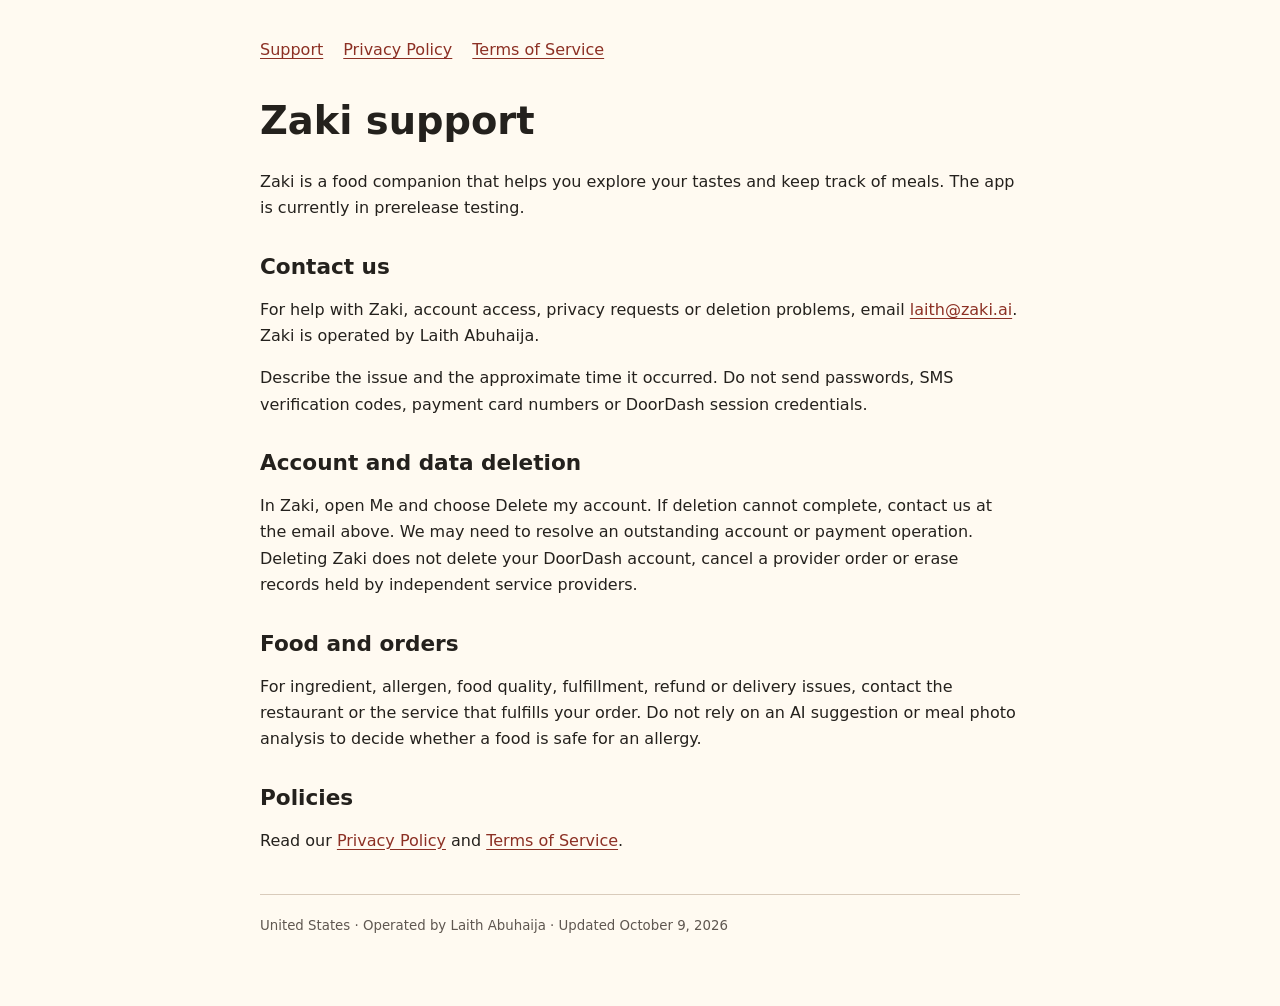
==== index.html @ da441188 "Publish Zaki support and prerelease policies" ====
<!doctype html>
<html lang="en"><head><meta charset="utf-8"><meta name="viewport" content="width=device-width,initial-scale=1"><meta name="description" content="Zaki support, Privacy Policy and Terms of Service."><title>Zaki — Support and policies</title><link rel="stylesheet" href="style.css"></head><body><main>
<nav aria-label="Policies"><a href="index.html" aria-current="page">Support</a><a href="privacy.html">Privacy Policy</a><a href="terms.html">Terms of Service</a></nav>
<h1>Zaki support</h1><p>Zaki is a food companion that helps you explore your tastes and keep track of meals. The app is currently in prerelease testing.</p>
<h2>Contact us</h2><p>For help with Zaki, account access, privacy requests or deletion problems, email <a href="mailto:laith@zaki.ai">laith@zaki.ai</a>. Zaki is operated by Laith Abuhaija.</p><p>Describe the issue and the approximate time it occurred. Do not send passwords, SMS verification codes, payment card numbers or DoorDash session credentials.</p>
<h2>Account and data deletion</h2><p>In Zaki, open Me and choose Delete my account. If deletion cannot complete, contact us at the email above. We may need to resolve an outstanding account or payment operation. Deleting Zaki does not delete your DoorDash account, cancel a provider order or erase records held by independent service providers.</p>
<h2>Food and orders</h2><p>For ingredient, allergen, food quality, fulfillment, refund or delivery issues, contact the restaurant or the service that fulfills your order. Do not rely on an AI suggestion or meal photo analysis to decide whether a food is safe for an allergy.</p>
<h2>Policies</h2><p>Read our <a href="privacy.html">Privacy Policy</a> and <a href="terms.html">Terms of Service</a>.</p>
<footer><small>United States · Operated by Laith Abuhaija · Updated October 9, 2026</small></footer></main></body></html>
---- style.css ----
:root{color-scheme:light;font-family:system-ui,-apple-system,BlinkMacSystemFont,"Segoe UI",sans-serif;color:#24211d;background:#fffaf1}body{margin:0}main{max-width:760px;margin:0 auto;padding:40px 24px 72px}nav{display:flex;flex-wrap:wrap;gap:20px;margin-bottom:40px}a{color:#8c3024;text-underline-offset:3px}a:focus-visible{outline:3px solid #8c3024;outline-offset:4px}h1{font-size:2.4rem;line-height:1.15}h2{font-size:1.35rem;margin-top:32px}p,li{line-height:1.65}small{color:#5f5750}.notice{padding:16px;border:1px solid #b5a28c;border-radius:8px;background:#fff3df}footer{border-top:1px solid #d9cbbb;margin-top:40px;padding-top:20px} @media(max-width:480px){main{padding:24px 18px 48px}h1{font-size:2rem}}
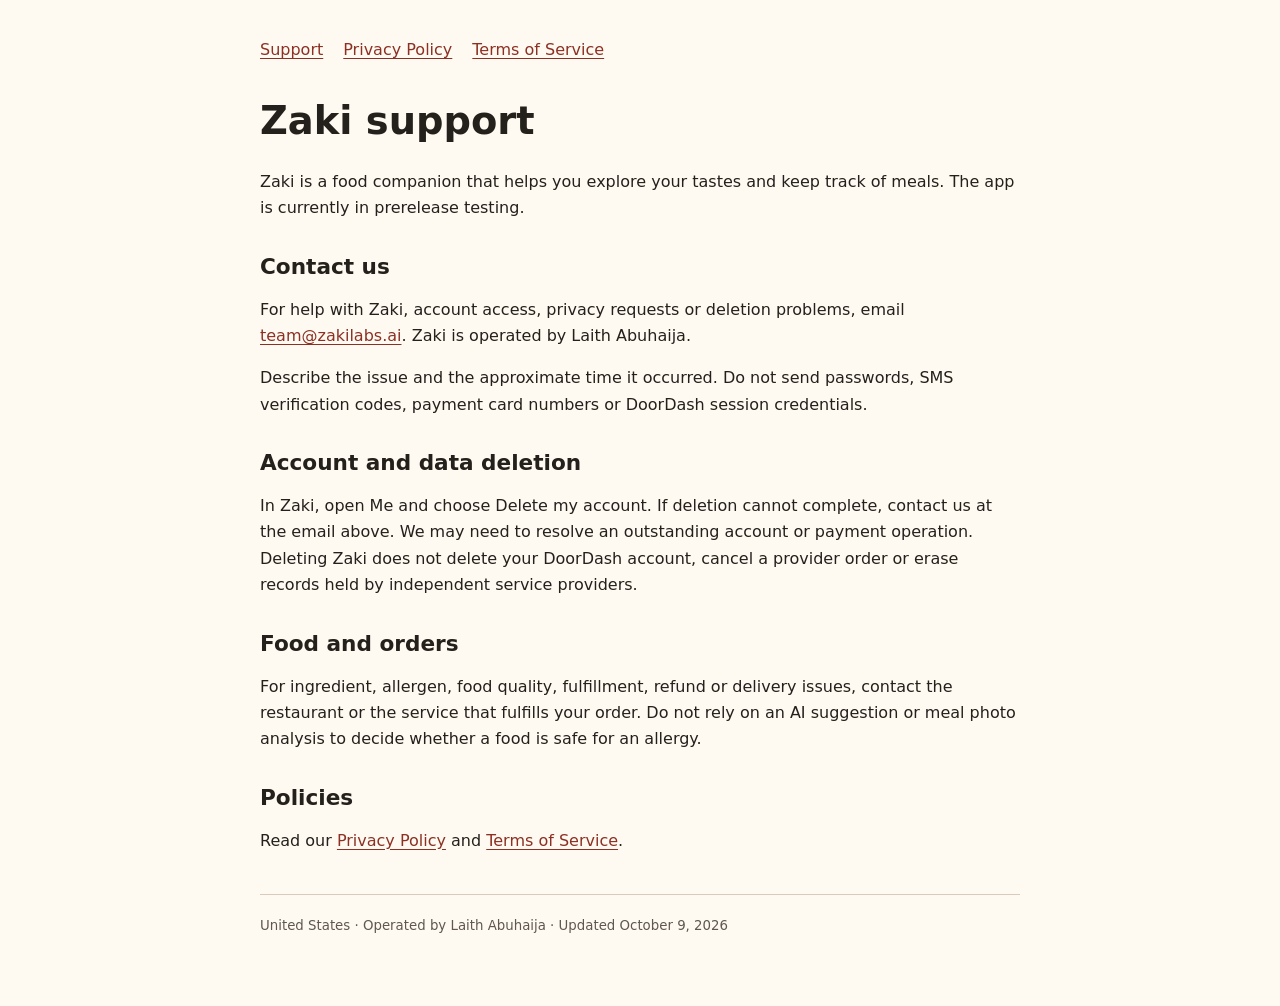
==== commit 3f451f1c: "Use team email for legal and support contacts" ====
--- a/index.html
+++ b/index.html
@@ -2,7 +2,7 @@
 <html lang="en"><head><meta charset="utf-8"><meta name="viewport" content="width=device-width,initial-scale=1"><meta name="description" content="Zaki support, Privacy Policy and Terms of Service."><title>Zaki — Support and policies</title><link rel="stylesheet" href="style.css"></head><body><main>
 <nav aria-label="Policies"><a href="index.html" aria-current="page">Support</a><a href="privacy.html">Privacy Policy</a><a href="terms.html">Terms of Service</a></nav>
 <h1>Zaki support</h1><p>Zaki is a food companion that helps you explore your tastes and keep track of meals. The app is currently in prerelease testing.</p>
-<h2>Contact us</h2><p>For help with Zaki, account access, privacy requests or deletion problems, email <a href="mailto:laith@zaki.ai">laith@zaki.ai</a>. Zaki is operated by Laith Abuhaija.</p><p>Describe the issue and the approximate time it occurred. Do not send passwords, SMS verification codes, payment card numbers or DoorDash session credentials.</p>
+<h2>Contact us</h2><p>For help with Zaki, account access, privacy requests or deletion problems, email <a href="mailto:team@zakilabs.ai">team@zakilabs.ai</a>. Zaki is operated by Laith Abuhaija.</p><p>Describe the issue and the approximate time it occurred. Do not send passwords, SMS verification codes, payment card numbers or DoorDash session credentials.</p>
 <h2>Account and data deletion</h2><p>In Zaki, open Me and choose Delete my account. If deletion cannot complete, contact us at the email above. We may need to resolve an outstanding account or payment operation. Deleting Zaki does not delete your DoorDash account, cancel a provider order or erase records held by independent service providers.</p>
 <h2>Food and orders</h2><p>For ingredient, allergen, food quality, fulfillment, refund or delivery issues, contact the restaurant or the service that fulfills your order. Do not rely on an AI suggestion or meal photo analysis to decide whether a food is safe for an allergy.</p>
 <h2>Policies</h2><p>Read our <a href="privacy.html">Privacy Policy</a> and <a href="terms.html">Terms of Service</a>.</p>
